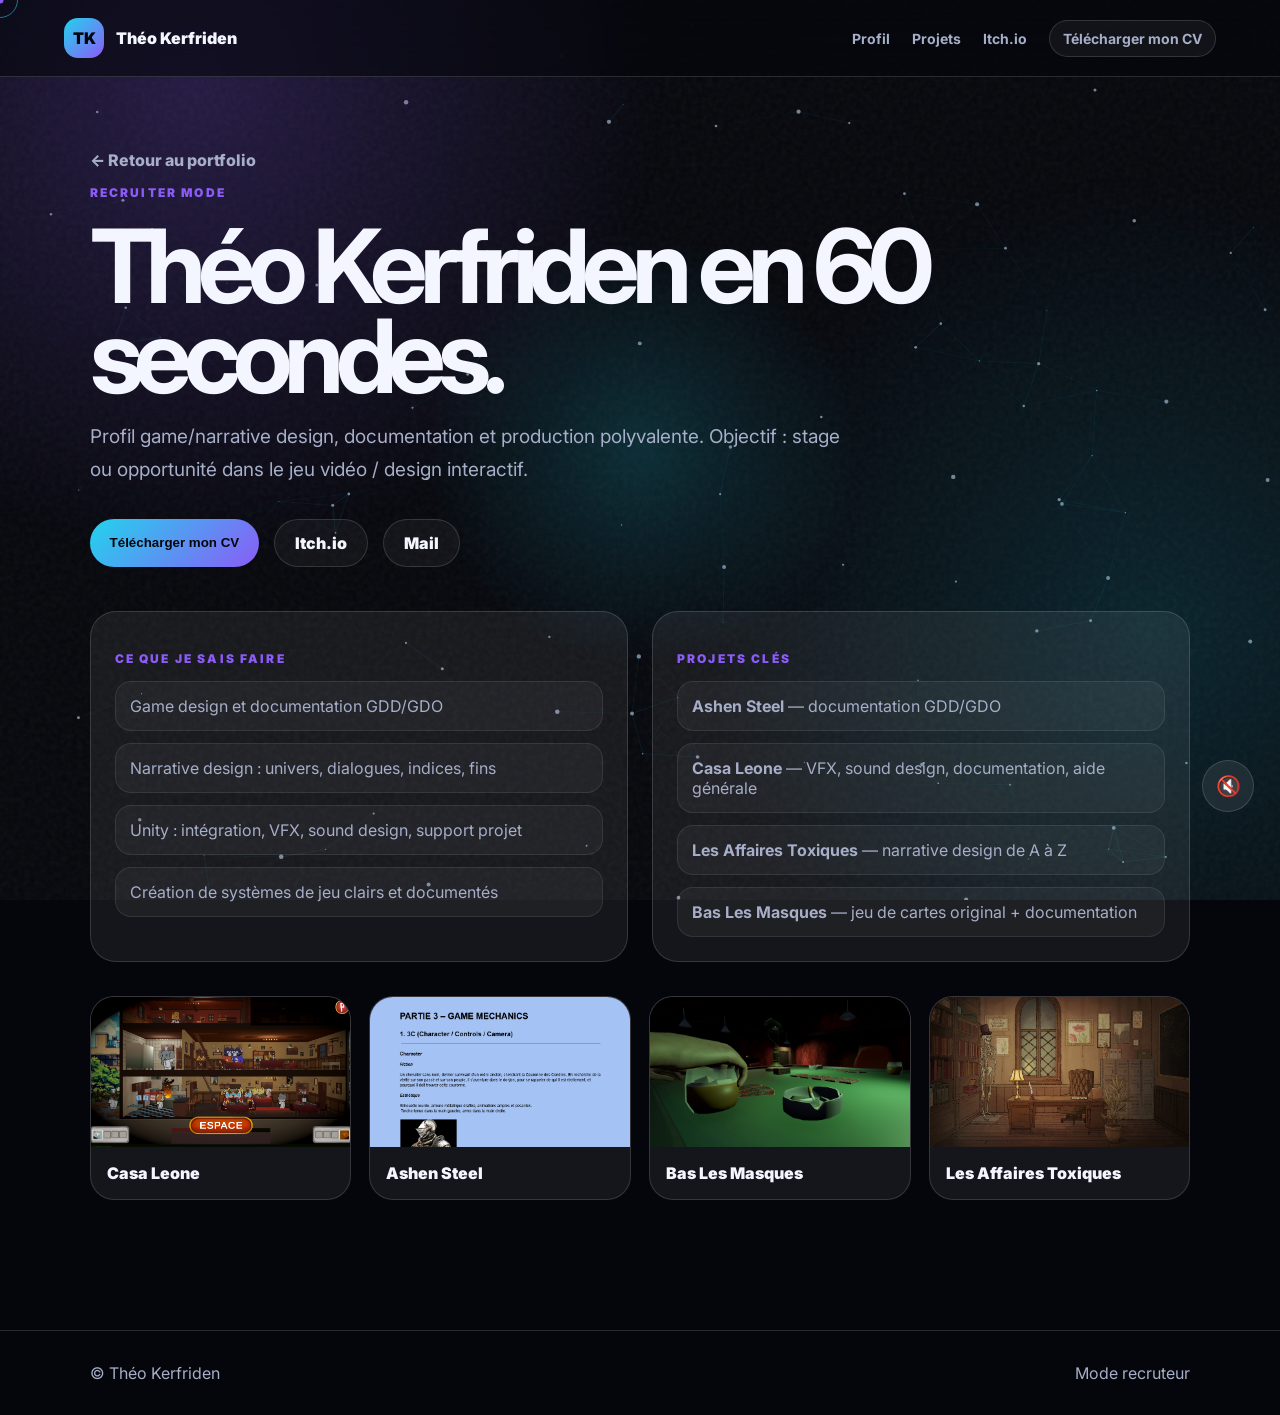
==== recruiter.html @ 624a7104 "Add files via upload" ====
<!DOCTYPE html>
<html lang="fr">
<head>
  <meta charset="UTF-8"/>
  <meta name="viewport" content="width=device-width, initial-scale=1.0"/>
  <title>Mode recruteur — Théo Kerfriden</title>
  <link rel="stylesheet" href="style.css"/>
</head>
<body>
  <canvas id="bg"></canvas><div class="noise"></div><div class="glow"></div>
  <div class="cursor-dot"></div><div class="cursor-ring"></div>
  <header class="navbar">
    <a class="brand" href="index.html"><span class="brand-mark">TK</span><span>Théo Kerfriden</span></a>
    <nav>
      <a href="index.html#about">Profil</a>
      <a href="index.html#projects">Projets</a>
      <a href="https://dearpico.itch.io" target="_blank" rel="noopener">Itch.io</a>
      <a class="cv-pill magnetic" data-cv href="javascript:void(0)">Télécharger mon CV</a>
    </nav>
  </header>
  <main>
<section class="section recruiter-page">
  <div class="reveal">
    <a class="back" href="index.html">← Retour au portfolio</a>
    <p class="eyebrow">Recruiter Mode</p>
    <h1>Théo Kerfriden en 60 secondes.</h1>
    <p class="hero-text">Profil game/narrative design, documentation et production polyvalente. Objectif : stage ou opportunité dans le jeu vidéo / design interactif.</p>
    <div class="actions">
      <button class="btn primary magnetic" data-cv>Télécharger mon CV</button>
      <a class="btn ghost magnetic" href="https://dearpico.itch.io" target="_blank" rel="noopener">Itch.io</a>
      <a class="btn ghost magnetic" href="mailto:theokerfriden@gmail.com">Mail</a>
    </div>
  </div>

  <div class="recruiter-grid reveal">
    <div class="info-box">
      <p class="eyebrow">Ce que je sais faire</p>
      <ul class="list">
        <li>Game design et documentation GDD/GDO</li>
        <li>Narrative design : univers, dialogues, indices, fins</li>
        <li>Unity : intégration, VFX, sound design, support projet</li>
        <li>Création de systèmes de jeu clairs et documentés</li>
      </ul>
    </div>
    <div class="info-box">
      <p class="eyebrow">Projets clés</p>
      <ul class="list">
        <li><strong>Ashen Steel</strong> — documentation GDD/GDO</li>
        <li><strong>Casa Leone</strong> — VFX, sound design, documentation, aide générale</li>
        <li><strong>Les Affaires Toxiques</strong> — narrative design de A à Z</li>
        <li><strong>Bas Les Masques</strong> — jeu de cartes original + documentation</li>
      </ul>
    </div>
  </div>

  <div class="mini-projects reveal">
    <a class="mini-card" href="projects/casa-leone.html"><img src="assets/casa-leone-real.png"><span>Casa Leone</span></a>
    <a class="mini-card" href="projects/ashen-steel.html"><img src="assets/ashen-steel-real.png"><span>Ashen Steel</span></a>
    <a class="mini-card" href="projects/bas-les-masques.html"><img src="assets/bas-les-masques-real.png"><span>Bas Les Masques</span></a>
    <a class="mini-card" href="projects/affaires-toxiques.html"><img src="assets/affaires-toxiques-real.png"><span>Les Affaires Toxiques</span></a>
  </div>
</section>
</main>
  <footer class="footer"><span>© Théo Kerfriden</span><span>Mode recruteur</span></footer>
  <button class="to-top magnetic" aria-label="Remonter en haut">↑</button>
  <script src="script.js"></script>
</body>
</html>
---- style.css ----
@import url('https://fonts.googleapis.com/css2?family=Inter:wght@400;500;700;800;900&display=swap');

:root{
  --bg:#05060b;
  --text:#f4f6ff;
  --muted:#a6aec8;
  --line:rgba(255,255,255,.14);
  --panel:rgba(255,255,255,.065);
  --panel2:rgba(255,255,255,.105);
  --accent:#8b5cf6;
  --accent2:#22d3ee;
}
*{box-sizing:border-box}
html{scroll-behavior:smooth}
body{
  margin:0;
  background:var(--bg);
  color:var(--text);
  font-family:Inter,system-ui,sans-serif;
  overflow-x:hidden;
}
body.loading main{opacity:0;transform:translateY(10px)}
main{transition:.45s ease}
#bg{position:fixed;inset:0;z-index:-3}
.noise{position:fixed;inset:0;z-index:-2;pointer-events:none;background-image:url("data:image/svg+xml,%3Csvg viewBox='0 0 200 200' xmlns='http://www.w3.org/2000/svg'%3E%3Cfilter id='n'%3E%3CfeTurbulence type='fractalNoise' baseFrequency='.85' numOctaves='3' stitchTiles='stitch'/%3E%3C/filter%3E%3Crect width='200' height='200' filter='url(%23n)' opacity='.35'/%3E%3C/svg%3E");opacity:.16;mix-blend-mode:screen}
.glow{position:fixed;inset:0;z-index:-1;pointer-events:none;background:radial-gradient(circle at var(--mx,50%) var(--my,50%),rgba(34,211,238,.18),transparent 28%),radial-gradient(circle at 15% 10%,rgba(139,92,246,.23),transparent 35%),radial-gradient(circle at 90% 70%,rgba(34,211,238,.14),transparent 35%)}
.cursor-dot,.cursor-ring{position:fixed;top:0;left:0;z-index:1000;pointer-events:none;transform:translate(-50%,-50%)}
.cursor-dot{width:7px;height:7px;border-radius:50%;background:var(--accent2)}
.cursor-ring{width:36px;height:36px;border-radius:50%;border:1px solid rgba(34,211,238,.55);transition:width .2s,height .2s,background .2s,border .2s}
.navbar{
  position:fixed;top:0;left:0;right:0;z-index:50;
  display:flex;justify-content:space-between;align-items:center;
  padding:18px clamp(20px,5vw,80px);
  background:rgba(5,6,11,.56);
  border-bottom:1px solid var(--line);
  backdrop-filter:blur(18px)
}
.brand{display:flex;align-items:center;gap:12px;font-weight:900;text-decoration:none;color:var(--text)}
.brand-mark{width:40px;height:40px;border-radius:14px;display:grid;place-items:center;background:linear-gradient(135deg,var(--accent),var(--accent2));color:#05060b}
.navbar nav{display:flex;gap:22px;align-items:center}
.navbar nav a{color:var(--muted);text-decoration:none;font-size:14px;font-weight:700}
.navbar nav a:hover{color:var(--text)}
.cv-pill{border:1px solid var(--line);border-radius:999px;padding:9px 13px!important;background:rgba(255,255,255,.05)}
.section{padding:130px clamp(20px,7vw,110px)}
.hero{min-height:100vh;display:grid;grid-template-columns:1.15fr .85fr;gap:60px;align-items:center;perspective:1200px}
.eyebrow{color:var(--accent2);letter-spacing:.18em;text-transform:uppercase;font-size:12px;font-weight:900}
h1{font-size:clamp(48px,8vw,108px);line-height:.88;letter-spacing:-.08em;margin:18px 0}
h2{font-size:clamp(34px,5.2vw,66px);line-height:.95;letter-spacing:-.055em;margin:0}
h3{font-size:28px;margin:0 0 12px}
p{color:var(--muted);line-height:1.75}
.hero-text{max-width:760px;font-size:19px}
.actions{display:flex;gap:15px;flex-wrap:wrap;margin-top:32px}
.btn{
  appearance:none;border:0;cursor:pointer;
  display:inline-flex;align-items:center;justify-content:center;gap:10px;
  min-height:48px;padding:13px 20px;border-radius:999px;
  text-decoration:none;font-weight:900;transition:.25s ease;
}
.btn.primary{background:linear-gradient(135deg,var(--accent),var(--accent2));color:#05060b}
.btn.ghost{border:1px solid var(--line);color:var(--text);background:rgba(255,255,255,.045)}
.btn:hover{transform:translateY(-3px)}
.hero-panel,.glass{
  border:1px solid var(--line);background:linear-gradient(180deg,rgba(255,255,255,.105),rgba(255,255,255,.045));
  box-shadow:0 30px 90px rgba(0,0,0,.42);backdrop-filter:blur(18px);border-radius:30px
}
.hero-panel{position:relative;overflow:hidden;padding:26px;min-height:430px;transform-style:preserve-3d}
.hero-panel:before{content:"";position:absolute;inset:-70%;background:conic-gradient(transparent,rgba(34,211,238,.27),transparent,rgba(139,92,246,.28),transparent);animation:spin 9s linear infinite}
.hero-panel:after{content:"";position:absolute;inset:1px;border-radius:29px;background:#080a13}
.panel-content{position:relative;z-index:2}
.panel-head{display:flex;align-items:center;gap:11px;border-bottom:1px solid var(--line);padding-bottom:22px;color:var(--muted);font-family:ui-monospace,monospace}
.status{width:10px;height:10px;border-radius:50%;background:#34d399;box-shadow:0 0 18px #34d399}
.terminal{padding-top:28px;font-family:ui-monospace,monospace}
.terminal p{margin:13px 0}.terminal b{color:var(--accent2)}
.xp-card{margin-top:26px;padding:18px;border-radius:22px;background:rgba(255,255,255,.055);border:1px solid var(--line)}
.xp-row{display:flex;justify-content:space-between;gap:20px;margin:12px 0;color:var(--muted)}
.xp-row strong{color:var(--text)}
.split{display:grid;grid-template-columns:.9fr 1.1fr;gap:70px;align-items:start}
.lead{font-size:18px}
.stat-grid{display:grid;grid-template-columns:repeat(3,1fr);gap:16px;margin-top:26px}
.stat{padding:18px;border-radius:22px;border:1px solid var(--line);background:var(--panel)}
.stat strong{font-size:30px;display:block}.stat span{color:var(--muted);font-size:13px}
.project-grid{display:grid;grid-template-columns:repeat(4,1fr);gap:20px;margin-top:46px}
.project-card{position:relative;overflow:hidden;min-height:430px;padding:24px;border-radius:28px;border:1px solid var(--line);background:var(--panel);text-decoration:none;color:var(--text);transition:.25s ease;transform-style:preserve-3d}
.project-card:hover{background:var(--panel2);border-color:rgba(34,211,238,.45)}
.project-card img{width:100%;height:145px;object-fit:cover;border-radius:20px;border:1px solid var(--line);margin-bottom:20px}
.project-role{color:var(--accent2);font-size:13px;font-weight:900}
.tags{display:flex;gap:8px;flex-wrap:wrap;margin-top:18px}
.tags span{font-size:12px;border:1px solid var(--line);padding:7px 10px;border-radius:999px;color:var(--muted)}
.stack-grid{display:grid;grid-template-columns:repeat(6,1fr);gap:14px;margin-top:42px}
.stack-item{padding:20px;border:1px solid var(--line);border-radius:22px;background:var(--panel);text-align:center;font-weight:900}
.timeline{margin-top:40px;border-left:1px solid var(--line);padding-left:26px}
.timeline-item{position:relative;margin:0 0 34px}.timeline-item:before{content:"";position:absolute;left:-33px;top:8px;width:13px;height:13px;border-radius:50%;background:var(--accent2);box-shadow:0 0 18px var(--accent2)}
.contact{min-height:70vh;display:flex;flex-direction:column;align-items:flex-start;justify-content:center;max-width:1000px}
.footer{display:flex;justify-content:space-between;gap:20px;padding:32px clamp(20px,7vw,110px);border-top:1px solid var(--line);color:var(--muted)}
.reveal{opacity:0;transform:translateY(28px);transition:opacity .75s ease,transform .75s ease}.reveal.visible{opacity:1;transform:translateY(0)}
.toast{position:fixed;left:50%;bottom:28px;z-index:2000;transform:translate(-50%,20px);opacity:0;background:#0b1020;border:1px solid var(--line);box-shadow:0 20px 60px rgba(0,0,0,.45);padding:14px 18px;border-radius:999px;color:var(--text);transition:.3s ease}.toast.show{opacity:1;transform:translate(-50%,0)}
.project-hero{min-height:88vh;display:grid;grid-template-columns:.9fr 1.1fr;gap:48px;align-items:center;padding-top:140px}
.project-hero img{width:100%;border-radius:32px;border:1px solid var(--line);box-shadow:0 30px 90px rgba(0,0,0,.42)}
.back{color:var(--muted);text-decoration:none;font-weight:800}
.info-grid{display:grid;grid-template-columns:.8fr 1.2fr;gap:30px;margin-top:38px}
.info-box{padding:24px;border-radius:26px;border:1px solid var(--line);background:var(--panel)}
.list{display:grid;gap:12px;margin:0;padding:0;list-style:none}.list li{padding:14px;border-radius:16px;background:rgba(255,255,255,.045);color:var(--muted);border:1px solid rgba(255,255,255,.09)}
.gallery{display:grid;grid-template-columns:repeat(3,1fr);gap:18px;margin-top:36px}.gallery img{width:100%;border-radius:24px;border:1px solid var(--line);cursor:pointer;transition:.2s}.gallery img:hover{transform:translateY(-4px);filter:brightness(1.15)}
.lightbox{position:fixed;inset:0;z-index:3000;background:rgba(0,0,0,.82);display:none;place-items:center;padding:30px}.lightbox.show{display:grid}.lightbox img{max-width:min(1100px,96vw);max-height:86vh;border-radius:26px;border:1px solid var(--line)}
@keyframes spin{to{transform:rotate(360deg)}}
@media(max-width:1050px){.hero,.split,.project-hero,.info-grid{grid-template-columns:1fr}.project-grid{grid-template-columns:repeat(2,1fr)}.stack-grid{grid-template-columns:repeat(3,1fr)}}
@media(max-width:680px){.navbar{position:absolute}.navbar nav{display:none}.section{padding:95px 20px}.project-grid,.stack-grid,.gallery,.stat-grid{grid-template-columns:1fr}.cursor-dot,.cursor-ring{display:none}.footer{flex-direction:column}h1{font-size:48px}}


/* V3 — stronger scroll entrance + back-to-top button */
.section:not(.hero){
  overflow:hidden;
}

.reveal{
  opacity:0;
  transform:translateY(70px) scale(.985);
  filter:blur(8px);
  transition:
    opacity .9s cubic-bezier(.16,1,.3,1),
    transform .9s cubic-bezier(.16,1,.3,1),
    filter .9s cubic-bezier(.16,1,.3,1);
  transition-delay:var(--delay,0ms);
}

.reveal.visible{
  opacity:1;
  transform:translateY(0) scale(1);
  filter:blur(0);
}

.project-card.reveal:nth-child(2),
.stack-item:nth-child(2){--delay:80ms}
.project-card.reveal:nth-child(3),
.stack-item:nth-child(3){--delay:160ms}
.project-card.reveal:nth-child(4),
.stack-item:nth-child(4){--delay:240ms}

.to-top{
  position:fixed;
  right:26px;
  bottom:26px;
  z-index:1200;
  width:52px;
  height:52px;
  border-radius:999px;
  border:1px solid var(--line);
  background:linear-gradient(135deg,rgba(139,92,246,.92),rgba(34,211,238,.92));
  color:#05060b;
  font-size:24px;
  font-weight:900;
  cursor:pointer;
  box-shadow:0 18px 45px rgba(0,0,0,.38);
  opacity:0;
  pointer-events:none;
  transform:translateY(18px) scale(.88);
  transition:opacity .25s ease, transform .25s ease, filter .25s ease;
}

.to-top.show{
  opacity:1;
  pointer-events:auto;
  transform:translateY(0) scale(1);
}

.to-top:hover{
  filter:brightness(1.15);
}

@media(max-width:680px){
  .to-top{
    right:18px;
    bottom:18px;
    width:48px;
    height:48px;
  }
}


/* V4 — boot, recruiter mode, docs, stronger project visuals */
.boot-overlay{
  position:fixed;
  inset:0;
  z-index:5000;
  display:grid;
  place-items:center;
  background:#05060b;
  animation:bootOut .8s ease 2.8s forwards;
}
.boot-box{
  width:min(620px,90vw);
  padding:34px;
  border:1px solid var(--line);
  border-radius:28px;
  background:rgba(255,255,255,.055);
  box-shadow:0 30px 90px rgba(0,0,0,.55);
  font-family:ui-monospace,monospace;
}
.boot-line{
  margin:10px 0;
  opacity:0;
  color:var(--accent2);
  animation:lineIn .35s ease forwards;
}
.boot-line:nth-child(2){animation-delay:.35s}
.boot-line:nth-child(3){animation-delay:.7s}
.boot-line:nth-child(4){animation-delay:1.05s}
.boot-box h2{
  margin-top:22px;
  opacity:0;
  animation:lineIn .5s ease 1.45s forwards;
}
@keyframes lineIn{to{opacity:1;transform:translateY(0)}from{opacity:0;transform:translateY(8px)}}
@keyframes bootOut{to{opacity:0;visibility:hidden;pointer-events:none}}

.project-card img{
  height:175px;
  filter:saturate(1.08) contrast(1.04);
}
.project-card:before,.mini-card:before{
  content:"";
  position:absolute;
  inset:0;
  background:radial-gradient(circle at var(--card-x,50%) var(--card-y,50%),rgba(255,255,255,.18),transparent 32%);
  opacity:0;
  transition:.2s;
  pointer-events:none;
}
.project-card:hover:before,.mini-card:hover:before{opacity:1}

.doc-grid{
  display:grid;
  grid-template-columns:repeat(2,minmax(0,1fr));
  gap:18px;
  margin-top:30px;
}
.doc-card{
  border:1px solid var(--line);
  background:var(--panel);
  border-radius:24px;
  padding:24px;
  text-decoration:none;
  color:var(--text);
  display:flex;
  flex-direction:column;
  gap:8px;
  align-items:flex-start;
  transition:.25s ease;
}
.doc-card span{font-size:34px}
.doc-card small{color:var(--muted)}
.doc-card:hover{transform:translateY(-4px);border-color:rgba(34,211,238,.45);background:var(--panel2)}
.doc-card.disabled{cursor:not-allowed;opacity:.65}

.recruiter-preview{
  min-height:55vh;
  display:flex;
  align-items:center;
}

.recruiter-page{
  padding-top:150px;
}
.recruiter-grid{
  display:grid;
  grid-template-columns:1fr 1fr;
  gap:24px;
  margin-top:44px;
}
.mini-projects{
  display:grid;
  grid-template-columns:repeat(4,1fr);
  gap:18px;
  margin-top:34px;
}
.mini-card{
  position:relative;
  overflow:hidden;
  border:1px solid var(--line);
  border-radius:24px;
  background:var(--panel);
  text-decoration:none;
  color:var(--text);
  transition:.25s ease;
}
.mini-card img{
  width:100%;
  height:150px;
  object-fit:cover;
  display:block;
}
.mini-card span{
  display:block;
  padding:16px;
  font-weight:900;
}
.mini-card:hover{
  transform:translateY(-5px);
  border-color:rgba(34,211,238,.45);
}

.sound-toggle{
  position:fixed;
  right:26px;
  bottom:88px;
  z-index:1200;
  width:52px;
  height:52px;
  border-radius:999px;
  border:1px solid var(--line);
  background:rgba(255,255,255,.08);
  color:var(--text);
  font-size:20px;
  cursor:pointer;
  backdrop-filter:blur(16px);
}

.egg{
  position:fixed;
  left:50%;
  top:24px;
  transform:translateX(-50%) translateY(-20px);
  z-index:2500;
  opacity:0;
  pointer-events:none;
  background:#0b1020;
  border:1px solid var(--line);
  border-radius:999px;
  padding:13px 18px;
  color:var(--text);
  box-shadow:0 20px 60px rgba(0,0,0,.45);
  transition:.3s ease;
}
.egg.show{opacity:1;transform:translateX(-50%) translateY(0)}

@media(max-width:1050px){
  .recruiter-grid,.mini-projects{grid-template-columns:1fr 1fr}
}
@media(max-width:680px){
  .doc-grid,.recruiter-grid,.mini-projects{grid-template-columns:1fr}
  .sound-toggle{right:18px;bottom:78px;width:48px;height:48px}
}


/* V4.1 — boot animation only once per browser session */
.boot-overlay.skip{
  display:none !important;
}


/* Simple V5 — clean selling portfolio */
:root{
  --accent:#22D3EE;
  --accent2:#8B5CF6;
}

.why-grid{
  display:grid;
  grid-template-columns:repeat(4,1fr);
  gap:18px;
  margin-top:42px;
}

.why-card{
  position:relative;
  min-height:260px;
  perspective:1000px;
  border:0;
  background:transparent;
}

.why-front,
.why-back{
  position:absolute;
  inset:0;
  border:1px solid var(--line);
  border-radius:26px;
  background:linear-gradient(180deg,rgba(255,255,255,.09),rgba(255,255,255,.045));
  backface-visibility:hidden;
  transition:transform .65s cubic-bezier(.16,1,.3,1), border-color .25s ease, background .25s ease;
  display:flex;
  flex-direction:column;
  justify-content:center;
  padding:26px;
}

.why-front span{
  font-size:42px;
  margin-bottom:16px;
}

.why-front h3{
  margin:0;
}

.why-back{
  transform:rotateY(180deg);
  background:linear-gradient(180deg,rgba(139,92,246,.11),rgba(255,255,255,.05));
}

.why-back p{
  color:var(--text);
  font-size:16px;
}

.why-card:hover .why-front{
  transform:rotateY(180deg);
  border-color:rgba(34,211,238,.45);
}

.why-card:hover .why-back{
  transform:rotateY(360deg);
  border-color:rgba(34,211,238,.45);
}

.gdd-premium{
  display:grid;
  grid-template-columns:1.2fr .8fr;
  gap:24px;
  align-items:center;
  border:1px solid rgba(214,179,106,.32);
  border-radius:32px;
  padding:34px;
  background:
    radial-gradient(circle at 15% 20%,rgba(34,211,238,.16),transparent 34%),
    linear-gradient(180deg,rgba(255,255,255,.09),rgba(255,255,255,.04));
}

.premium-doc{
  min-height:220px;
  justify-content:center;
  background:rgba(34,211,238,.08);
  border-color:rgba(214,179,106,.35);
}

.premium-doc strong{
  font-size:24px;
}

.project-skills .info-box,
.more-on-itch .reveal{
  border:1px solid var(--line);
  border-radius:28px;
  padding:28px;
  background:var(--panel);
}

.more-on-itch{
  min-height:45vh;
}

.project-docs .doc-grid{
  margin-bottom:0;
}

.gallery,
.lightbox{
  display:none !important;
}

@media(max-width:1050px){
  .why-grid,
  .gdd-premium{
    grid-template-columns:1fr 1fr;
  }
}

@media(max-width:680px){
  .why-grid,
  .gdd-premium{
    grid-template-columns:1fr;
  }
}

.project-card{
transition:.3s ease;
}
.project-card:hover{
transform:translateY(-8px);
box-shadow:0 25px 70px rgba(0,0,0,.45);
border-color:rgba(34,211,238,.35);
}
.project-card img{
height:220px;
}
.project-card-body{
display:flex;
flex-direction:column;
height:calc(100% - 220px);
}
.project-card .mini{
margin-top:auto;
}
.role{
text-transform:uppercase;
letter-spacing:.12em;
}


/* V5.2 — featured Ashen Steel project layout */
.featured-project{
  display:grid;
  grid-template-columns:1.15fr .85fr;
  gap:28px;
  margin-top:46px;
  border:1px solid rgba(34,211,238,.26);
  border-radius:34px;
  background:
    radial-gradient(circle at 20% 10%,rgba(34,211,238,.13),transparent 36%),
    linear-gradient(180deg,rgba(255,255,255,.09),rgba(255,255,255,.04));
  padding:24px;
  box-shadow:0 30px 90px rgba(0,0,0,.35);
  overflow:hidden;
}

.featured-img{
  position:relative;
  min-height:430px;
  border-radius:26px;
  overflow:hidden;
  border:1px solid var(--line);
}

.featured-img img{
  width:100%;
  height:100%;
  object-fit:cover;
  display:block;
  transition:transform .45s ease, filter .45s ease;
}

.featured-project:hover .featured-img img{
  transform:scale(1.04);
  filter:saturate(1.12) contrast(1.05);
}

.featured-badge{
  position:absolute;
  top:18px;
  left:18px;
  display:inline-flex;
  align-items:center;
  gap:8px;
  padding:10px 14px;
  border-radius:999px;
  background:rgba(5,6,11,.72);
  border:1px solid rgba(34,211,238,.34);
  backdrop-filter:blur(14px);
  color:var(--text);
  font-weight:900;
  font-size:13px;
}

.featured-content{
  display:flex;
  flex-direction:column;
  justify-content:center;
  padding:16px;
}

.featured-content h3{
  font-size:clamp(42px,5vw,72px);
  line-height:.9;
  letter-spacing:-.06em;
  margin:8px 0 18px;
}

.featured-content p{
  font-size:17px;
}

.featured-skills{
  display:flex;
  flex-wrap:wrap;
  gap:10px;
  margin:24px 0 4px;
}

.featured-skills span{
  padding:9px 12px;
  border-radius:999px;
  background:rgba(34,211,238,.08);
  border:1px solid rgba(34,211,238,.22);
  color:var(--muted);
  font-size:13px;
  font-weight:800;
}

.secondary-project-grid{
  display:grid;
  grid-template-columns:repeat(3,1fr);
  gap:20px;
  margin-top:22px;
}

.secondary-project-grid .project-card{
  min-height:500px;
}

.secondary-project-grid .project-card img{
  height:210px;
}

@media(max-width:1050px){
  .featured-project{
    grid-template-columns:1fr;
  }
  .featured-img{
    min-height:320px;
  }
  .secondary-project-grid{
    grid-template-columns:1fr;
  }
}
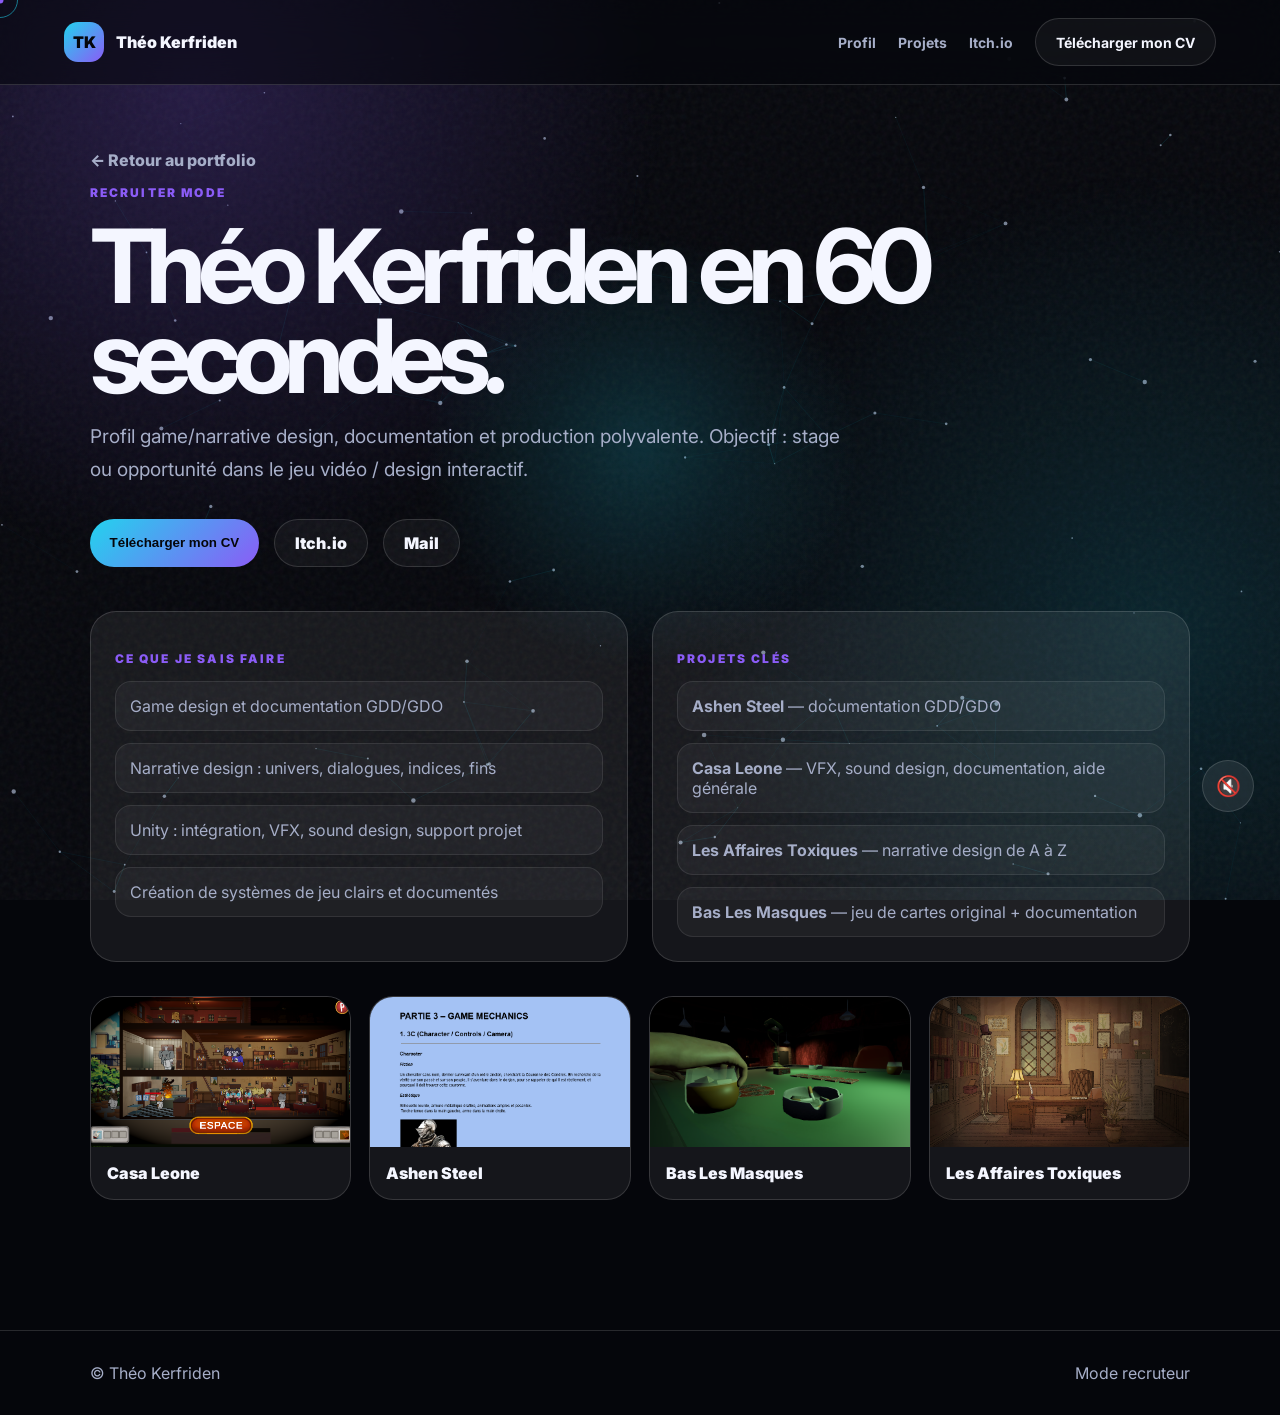
==== commit ad76c157: "Update recruiter.html" ====
--- a/recruiter.html
+++ b/recruiter.html
@@ -15,7 +15,11 @@
       <a href="index.html#about">Profil</a>
       <a href="index.html#projects">Projets</a>
       <a href="https://dearpico.itch.io" target="_blank" rel="noopener">Itch.io</a>
-      <a class="cv-pill magnetic" data-cv href="javascript:void(0)">Télécharger mon CV</a>
+      <a class="btn ghost magnetic"
+   href="cv-theo-kerfriden.pdf"
+   download>
+   Télécharger mon CV
+</a>
     </nav>
   </header>
   <main>
@@ -65,4 +69,4 @@
   <button class="to-top magnetic" aria-label="Remonter en haut">↑</button>
   <script src="script.js"></script>
 </body>
-</html>+</html>
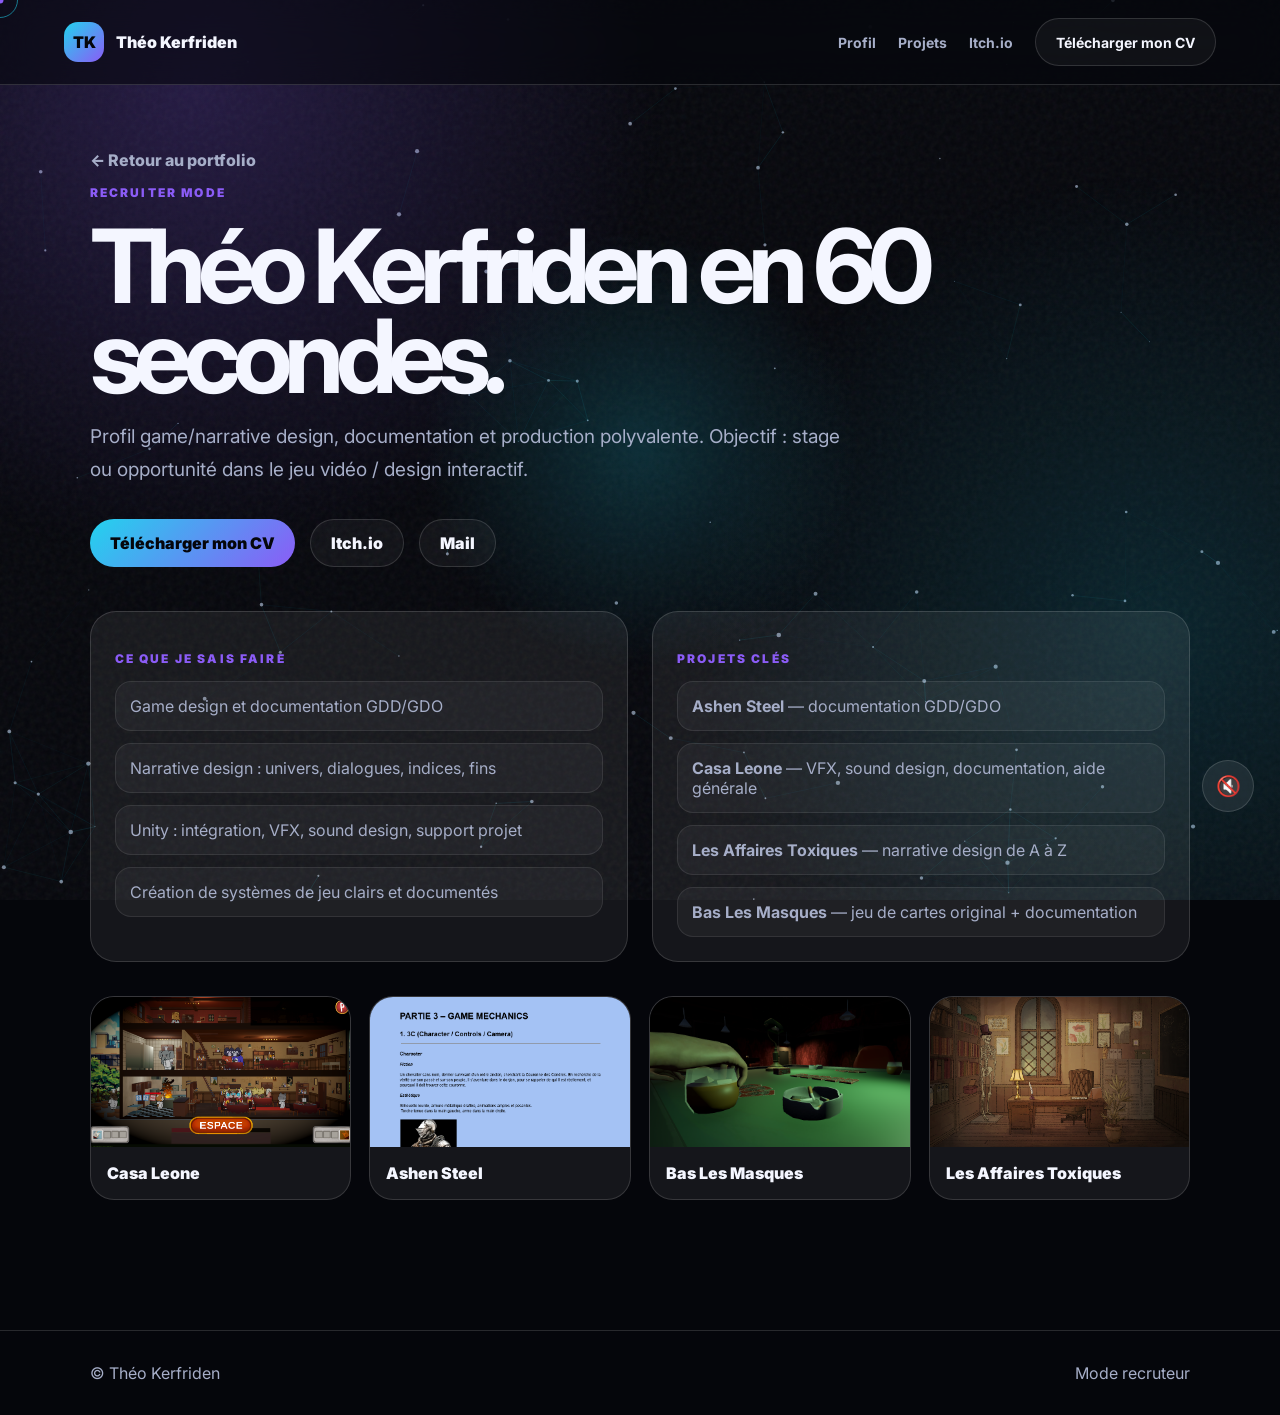
==== commit da2154c4: "Update recruiter.html" ====
--- a/recruiter.html
+++ b/recruiter.html
@@ -30,7 +30,11 @@
     <h1>Théo Kerfriden en 60 secondes.</h1>
     <p class="hero-text">Profil game/narrative design, documentation et production polyvalente. Objectif : stage ou opportunité dans le jeu vidéo / design interactif.</p>
     <div class="actions">
-      <button class="btn primary magnetic" data-cv>Télécharger mon CV</button>
+        <a class="btn primary magnetic"
+     href="cv-theo-kerfriden.pdf"
+     download>
+     Télécharger mon CV
+  </a>
       <a class="btn ghost magnetic" href="https://dearpico.itch.io" target="_blank" rel="noopener">Itch.io</a>
       <a class="btn ghost magnetic" href="mailto:theokerfriden@gmail.com">Mail</a>
     </div>
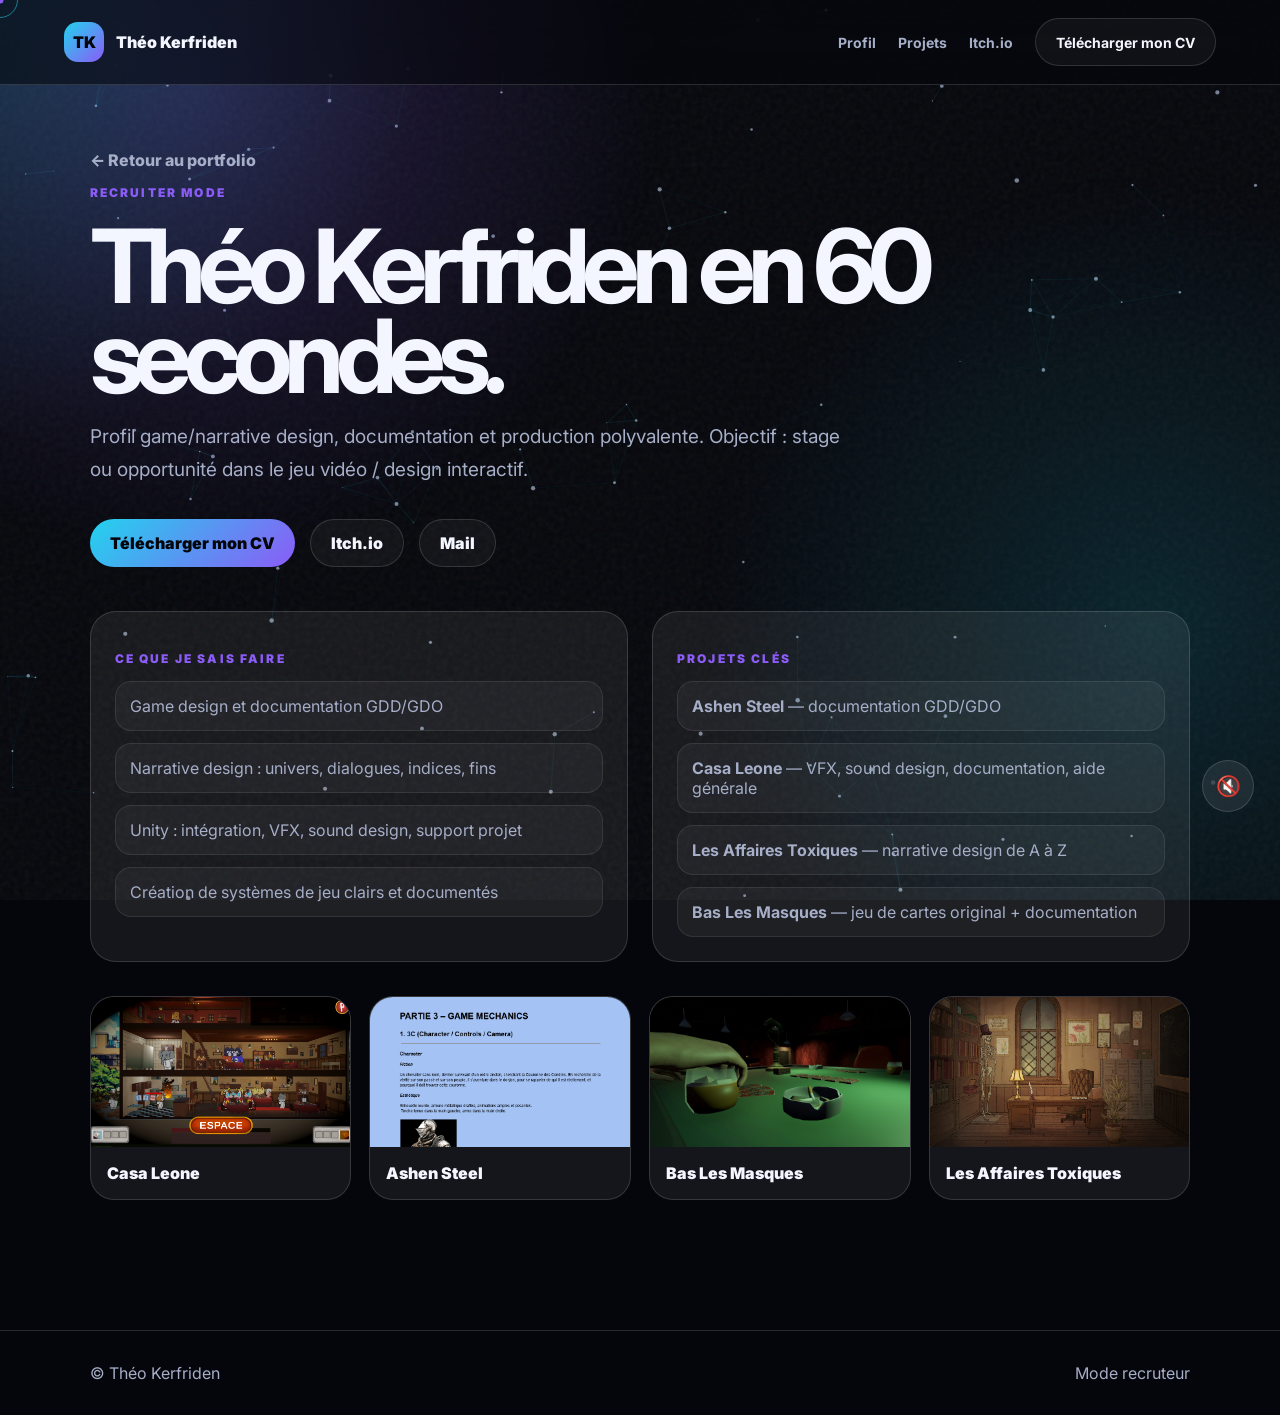
==== commit 3dee29ee: "Update recruiter.html" ====
--- a/recruiter.html
+++ b/recruiter.html
@@ -15,10 +15,8 @@
       <a href="index.html#about">Profil</a>
       <a href="index.html#projects">Projets</a>
       <a href="https://dearpico.itch.io" target="_blank" rel="noopener">Itch.io</a>
-      <a class="btn ghost magnetic"
-   href="cv-theo-kerfriden.pdf"
-   download>
-   Télécharger mon CV
+<a class="btn ghost magnetic" href="#" data-download-cv>
+  Télécharger mon CV
 </a>
     </nav>
   </header>
@@ -30,11 +28,9 @@
     <h1>Théo Kerfriden en 60 secondes.</h1>
     <p class="hero-text">Profil game/narrative design, documentation et production polyvalente. Objectif : stage ou opportunité dans le jeu vidéo / design interactif.</p>
     <div class="actions">
-        <a class="btn primary magnetic"
-     href="cv-theo-kerfriden.pdf"
-     download>
-     Télécharger mon CV
-  </a>
+<a class="btn primary magnetic" href="#" data-download-cv>
+  Télécharger mon CV
+</a>
       <a class="btn ghost magnetic" href="https://dearpico.itch.io" target="_blank" rel="noopener">Itch.io</a>
       <a class="btn ghost magnetic" href="mailto:theokerfriden@gmail.com">Mail</a>
     </div>
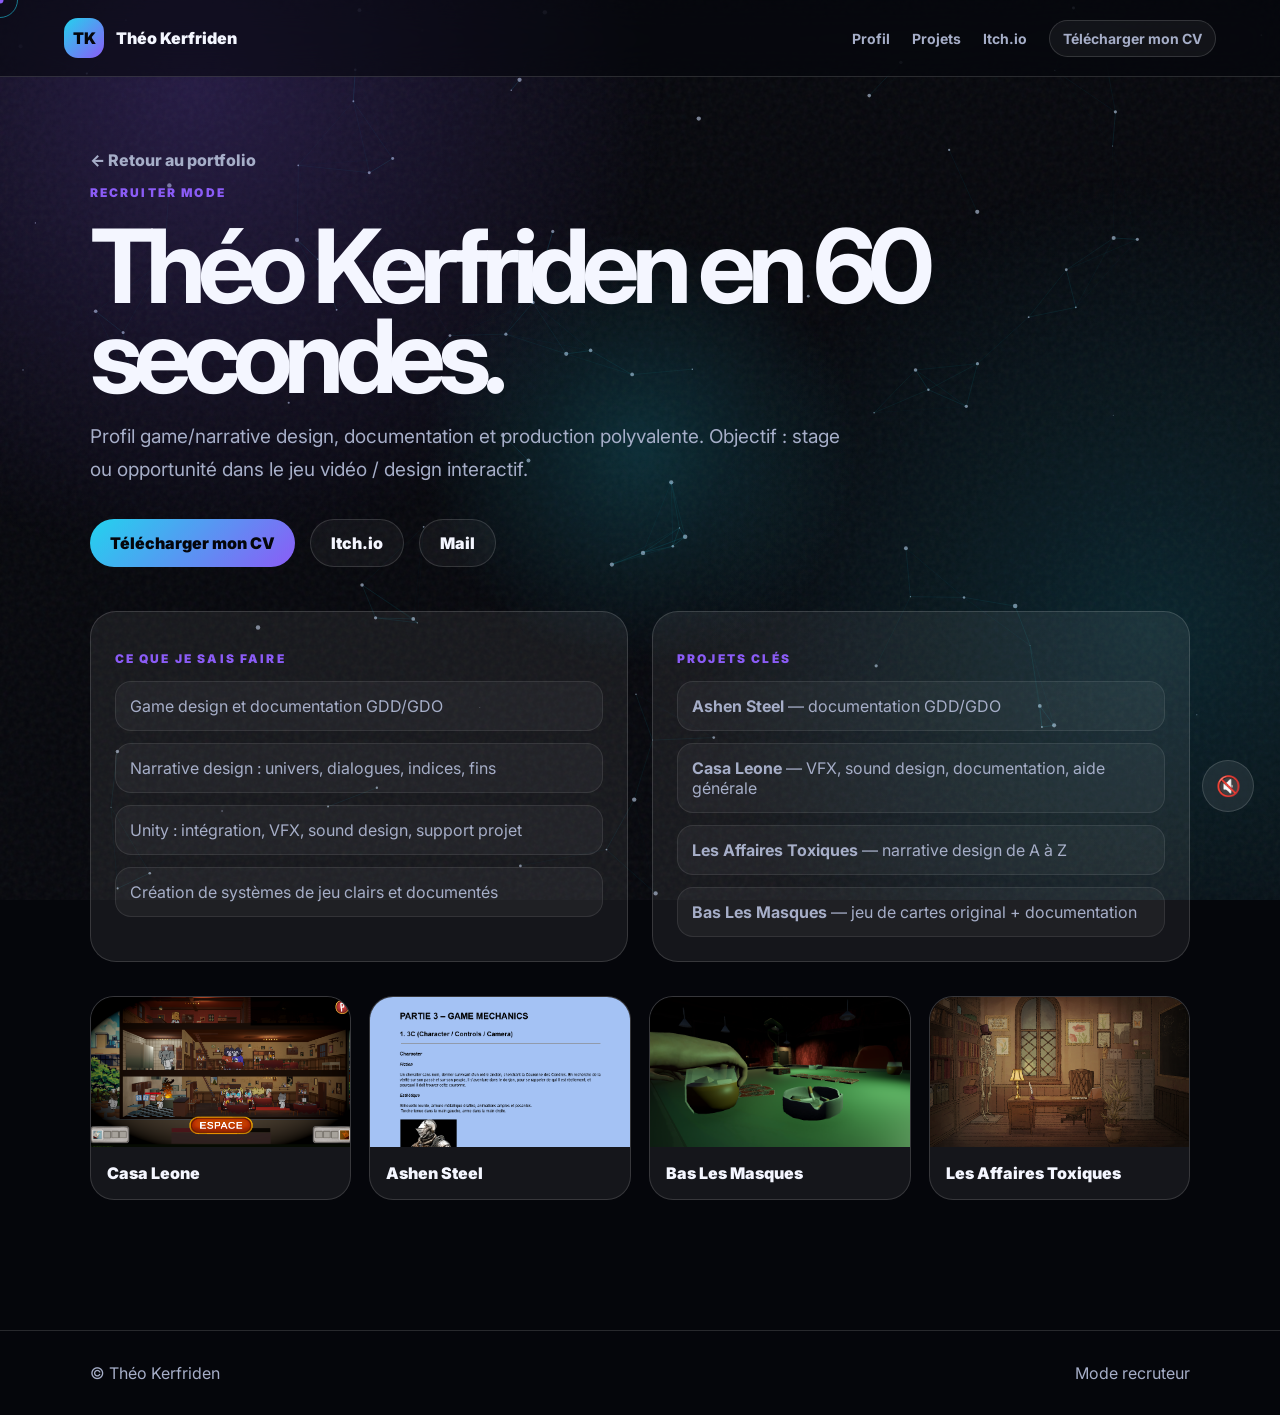
==== commit ab986e9f: "Update recruiter.html" ====
--- a/recruiter.html
+++ b/recruiter.html
@@ -15,9 +15,7 @@
       <a href="index.html#about">Profil</a>
       <a href="index.html#projects">Projets</a>
       <a href="https://dearpico.itch.io" target="_blank" rel="noopener">Itch.io</a>
-<a class="btn ghost magnetic" href="#" data-download-cv>
-  Télécharger mon CV
-</a>
+      <a class="cv-pill magnetic" href="./cv-theo-kerfriden.pdf" download="CV-Theo-Kerfriden.pdf">Télécharger mon CV</a>
     </nav>
   </header>
   <main>
@@ -28,9 +26,7 @@
     <h1>Théo Kerfriden en 60 secondes.</h1>
     <p class="hero-text">Profil game/narrative design, documentation et production polyvalente. Objectif : stage ou opportunité dans le jeu vidéo / design interactif.</p>
     <div class="actions">
-<a class="btn primary magnetic" href="#" data-download-cv>
-  Télécharger mon CV
-</a>
+      <a class="btn primary magnetic" href="./cv-theo-kerfriden.pdf" download="CV-Theo-Kerfriden.pdf">Télécharger mon CV</a>
       <a class="btn ghost magnetic" href="https://dearpico.itch.io" target="_blank" rel="noopener">Itch.io</a>
       <a class="btn ghost magnetic" href="mailto:theokerfriden@gmail.com">Mail</a>
     </div>
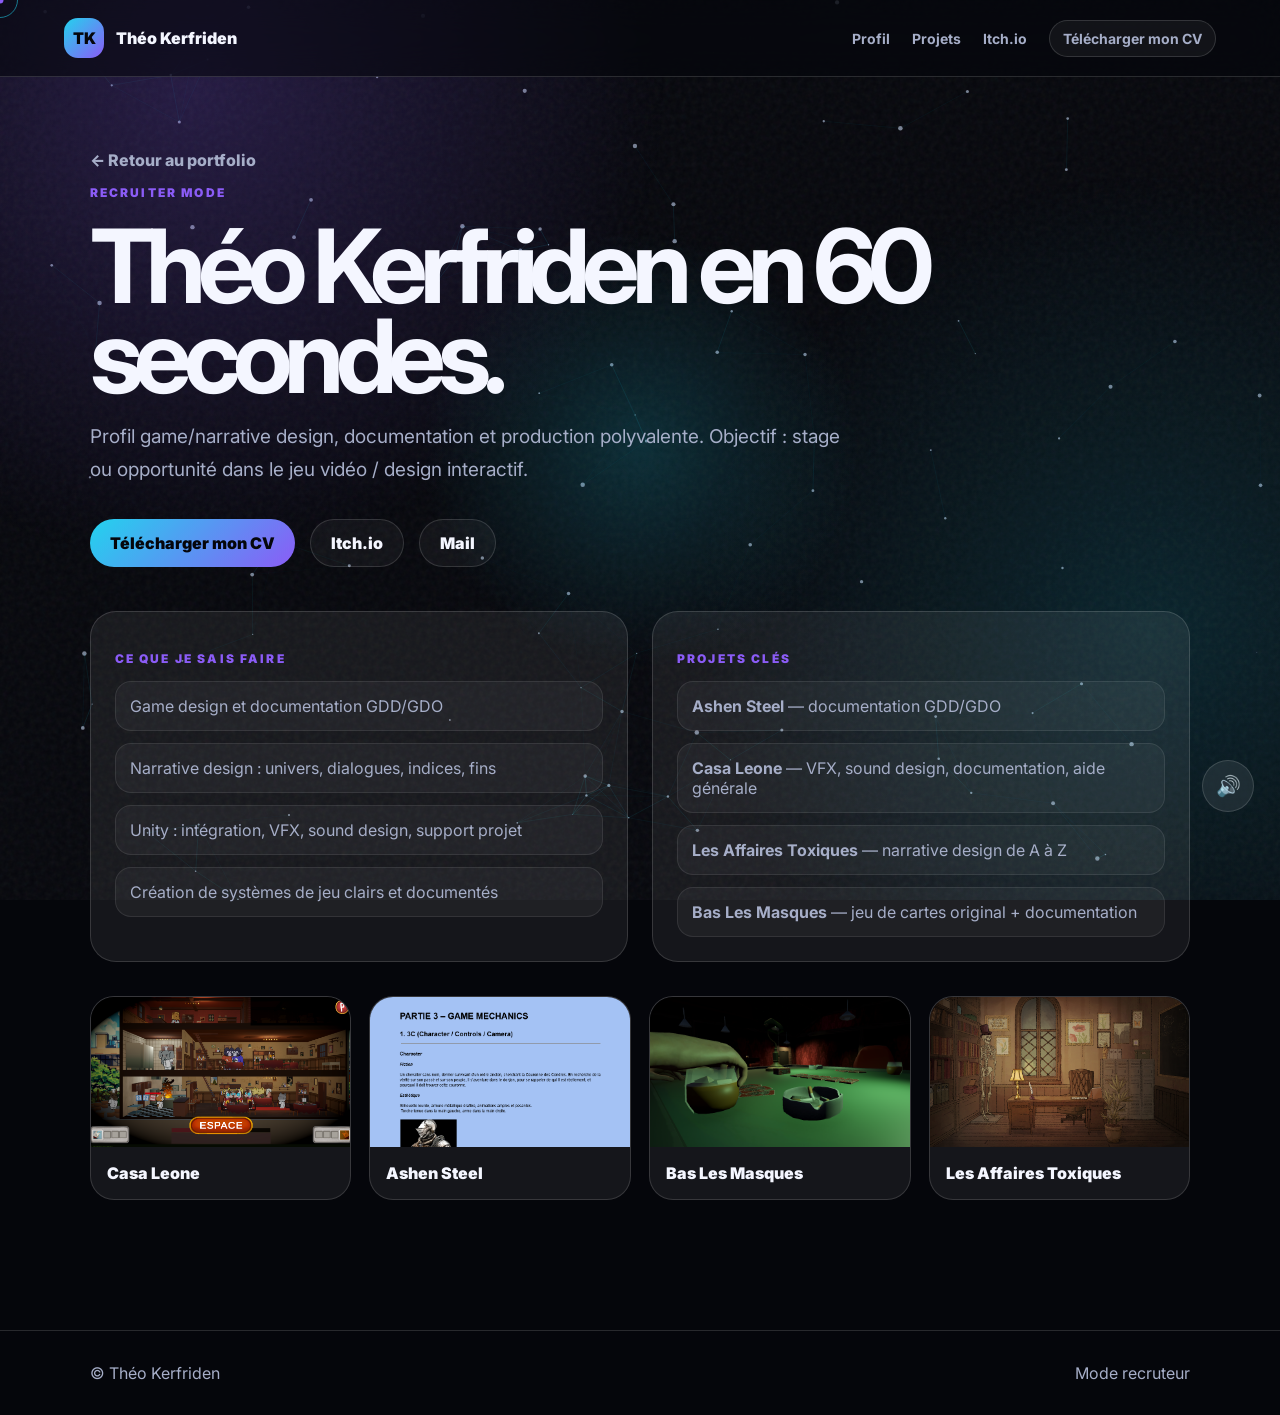
==== commit 5c27601c: "Update recruiter.html" ====
--- a/recruiter.html
+++ b/recruiter.html
@@ -15,7 +15,7 @@
       <a href="index.html#about">Profil</a>
       <a href="index.html#projects">Projets</a>
       <a href="https://dearpico.itch.io" target="_blank" rel="noopener">Itch.io</a>
-      <a class="cv-pill magnetic" href="./cv-theo-kerfriden.pdf" download="CV-Theo-Kerfriden.pdf">Télécharger mon CV</a>
+      <a class="cv-pill magnetic" href="https://dearpico.github.io/portfolio/cv-theo-kerfriden.pdf" download="CV-Theo-Kerfriden.pdf" data-cv-download>Télécharger mon CV</a>
     </nav>
   </header>
   <main>
@@ -26,7 +26,7 @@
     <h1>Théo Kerfriden en 60 secondes.</h1>
     <p class="hero-text">Profil game/narrative design, documentation et production polyvalente. Objectif : stage ou opportunité dans le jeu vidéo / design interactif.</p>
     <div class="actions">
-      <a class="btn primary magnetic" href="./cv-theo-kerfriden.pdf" download="CV-Theo-Kerfriden.pdf">Télécharger mon CV</a>
+      <a class="btn primary magnetic" href="https://dearpico.github.io/portfolio/cv-theo-kerfriden.pdf" download="CV-Theo-Kerfriden.pdf" data-cv-download>Télécharger mon CV</a>
       <a class="btn ghost magnetic" href="https://dearpico.itch.io" target="_blank" rel="noopener">Itch.io</a>
       <a class="btn ghost magnetic" href="mailto:theokerfriden@gmail.com">Mail</a>
     </div>
